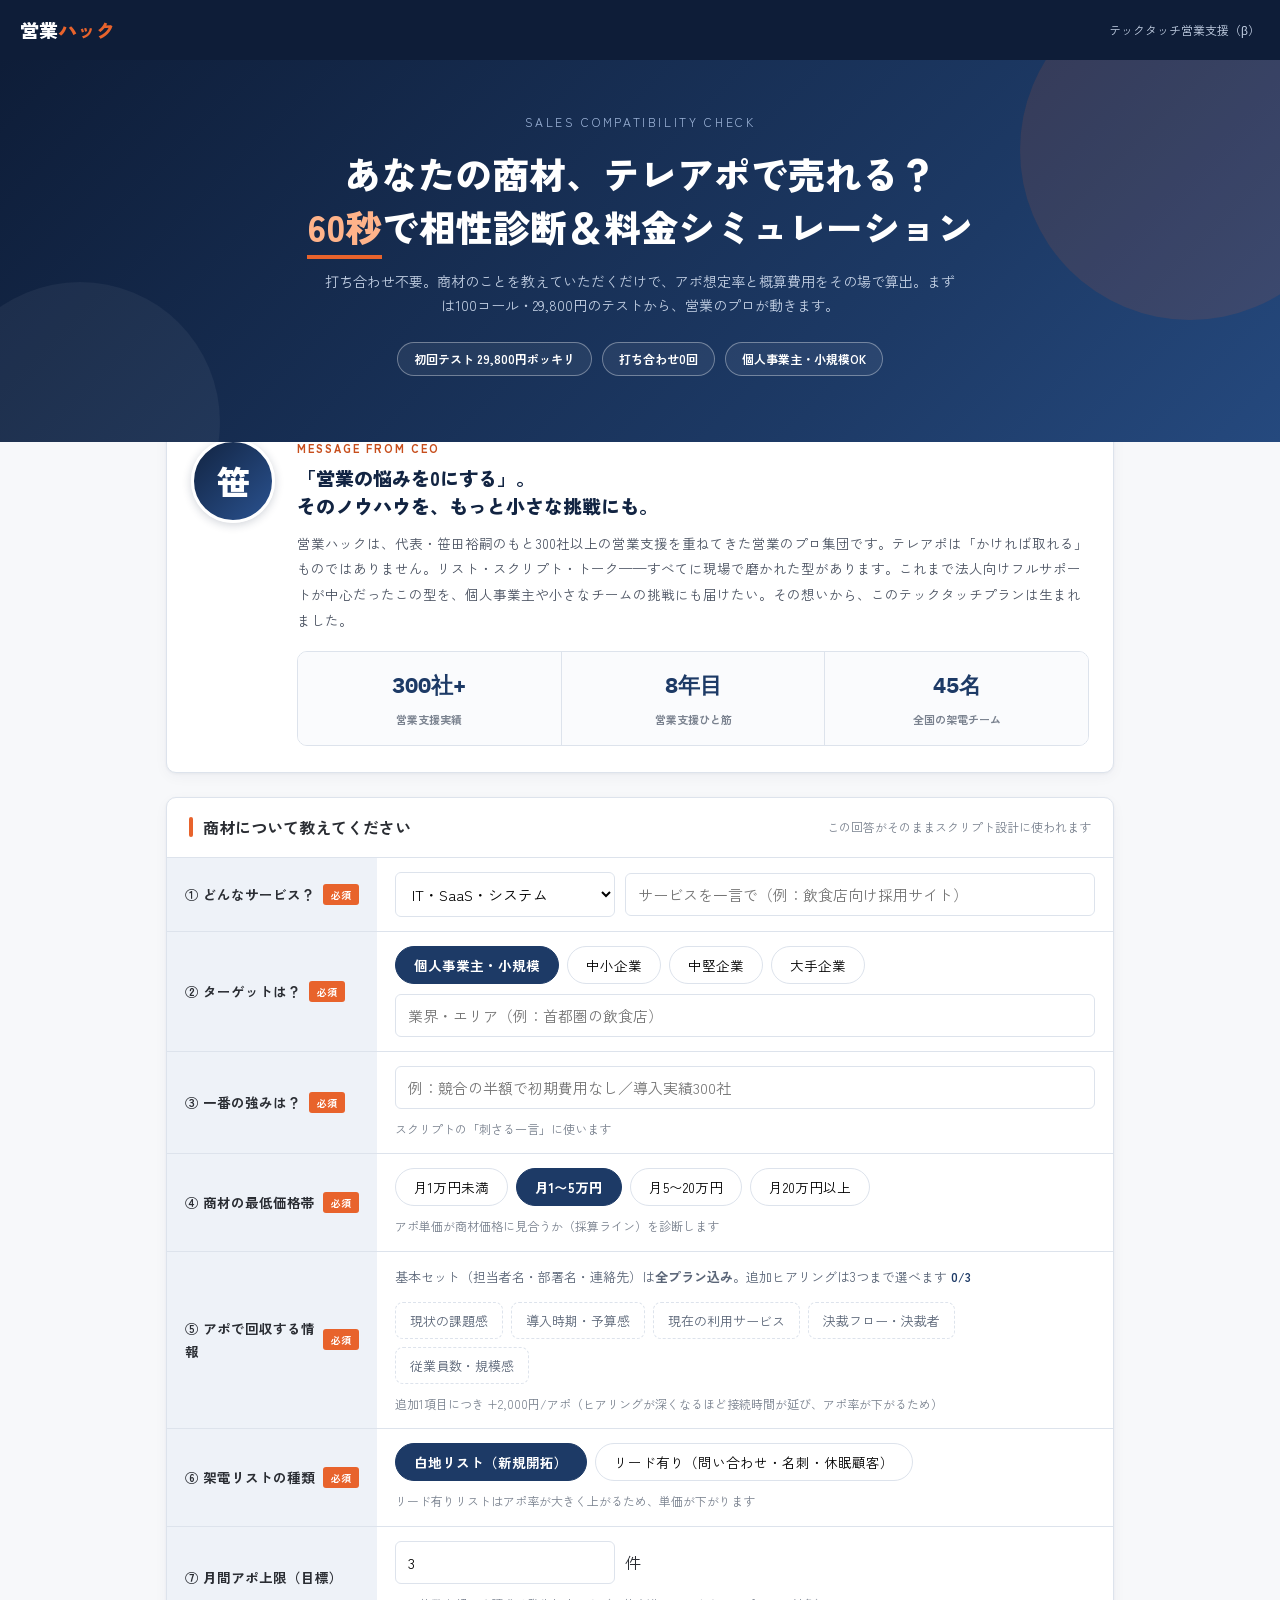
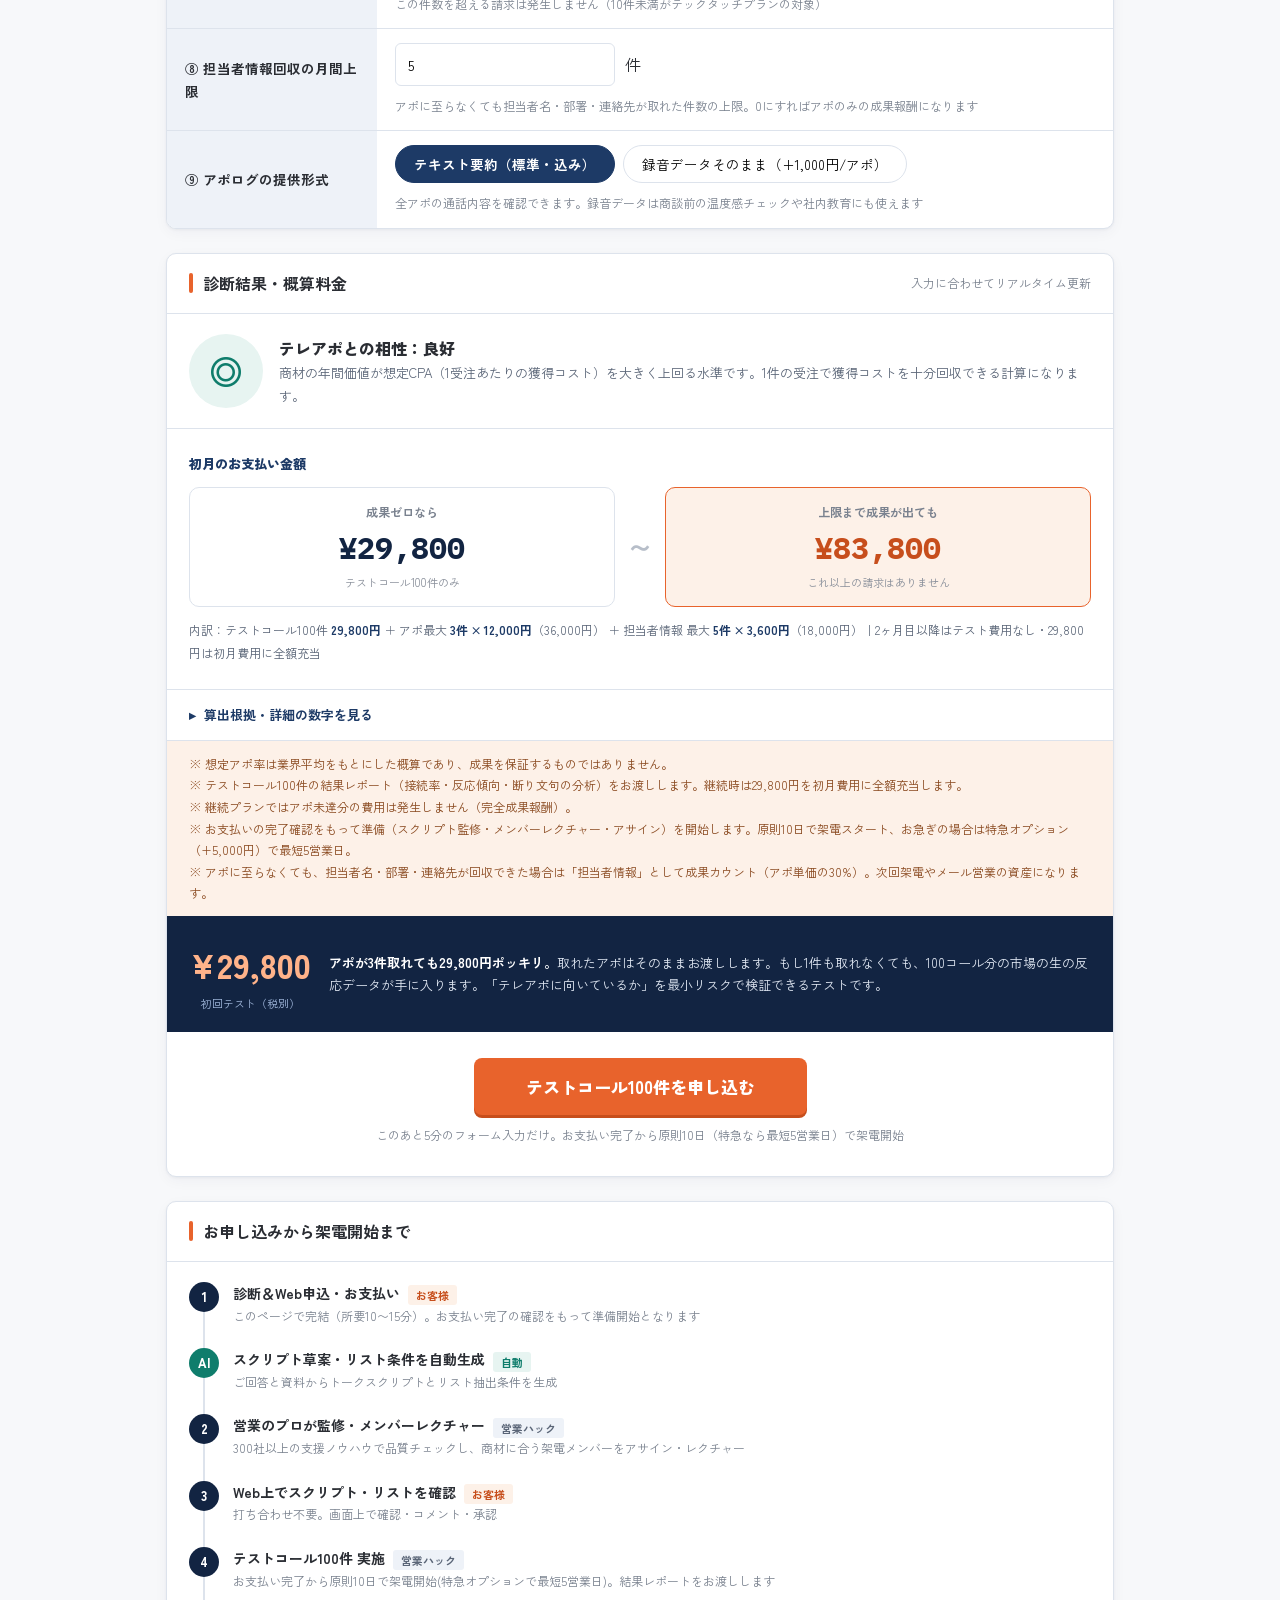
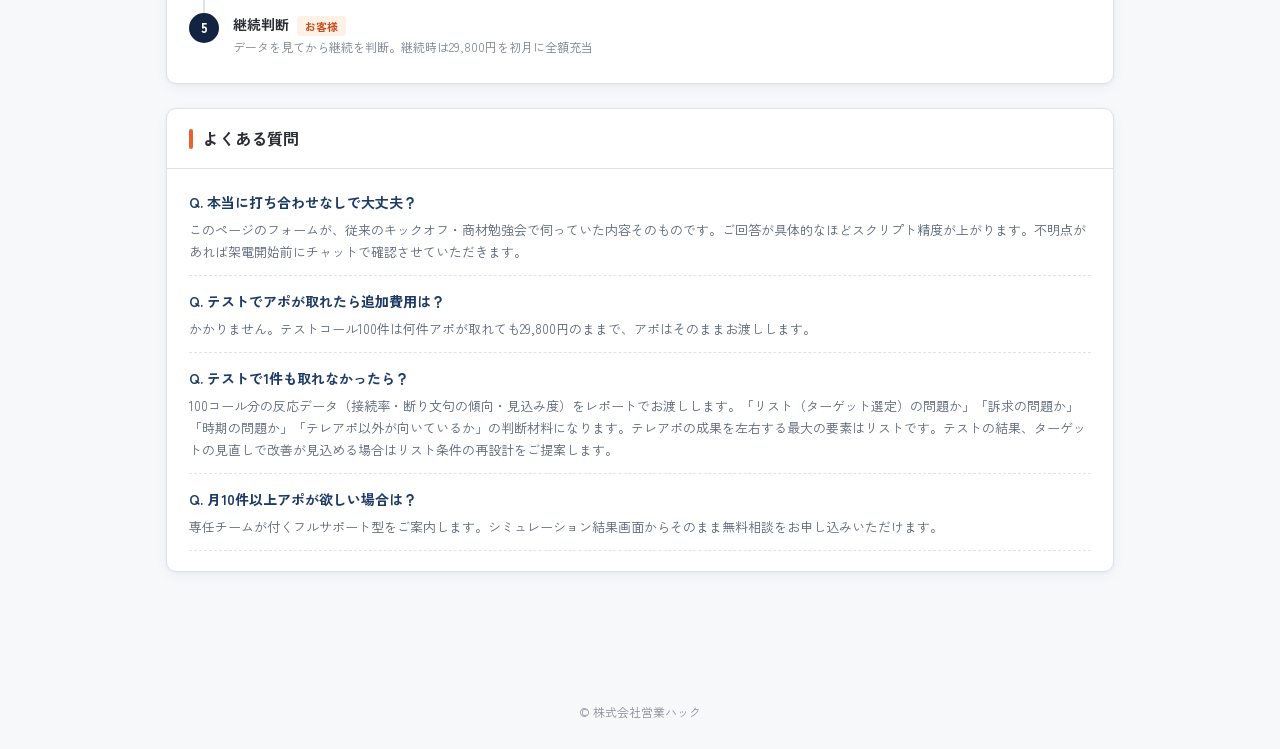
==== index.html @ 90296de7 "Add eigyohack simulator demo page" ====
<!DOCTYPE html>
<html lang="ja">
<head>
<meta charset="UTF-8">
<meta name="viewport" content="width=device-width, initial-scale=1.0">
<title>テレアポ相性診断＆料金シミュレーション｜営業ハック</title>
<link rel="preconnect" href="https://fonts.googleapis.com">
<link href="https://fonts.googleapis.com/css2?family=Zen+Kaku+Gothic+New:wght@400;500;700;900&family=IBM+Plex+Mono:wght@500&display=swap" rel="stylesheet">
<style>
:root{
  --navy:#122442; --navy-2:#1d3a66; --ink:#2a2d33; --paper:#f7f8fa;
  --line:#dde3ec; --accent:#e8632c; --accent-dark:#c74e1c;
  --teal:#0f7d6c; --teal-bg:#e7f4f1; --amber-bg:#fdf1e8; --radius:10px;
}
*{box-sizing:border-box;margin:0;padding:0}
body{font-family:'Zen Kaku Gothic New',sans-serif;color:var(--ink);background:var(--paper);line-height:1.7}
.mono{font-family:'IBM Plex Mono',monospace}
header{background:#0e1d38;color:#fff;padding:14px 20px;display:flex;align-items:center;justify-content:space-between}
.logo{font-weight:900;font-size:19px}.logo span{color:var(--accent)}
.hnav{font-size:12px;color:#c3d0e4}
.hero{background:linear-gradient(135deg,#0e1d38 0%,#1d3a66 70%,#25497e 100%);color:#fff;padding:52px 20px 66px;text-align:center;position:relative;overflow:hidden}
.hero::after{content:"";position:absolute;right:-80px;top:-80px;width:340px;height:340px;border-radius:50%;background:rgba(232,99,44,.12)}
.hero::before{content:"";position:absolute;left:-60px;bottom:-120px;width:280px;height:280px;border-radius:50%;background:rgba(255,255,255,.05)}
.hero>*{position:relative;z-index:1}
.hero .eyebrow{font-size:12px;letter-spacing:.22em;color:#9db4d8;margin-bottom:14px}
.hero h1{font-size:clamp(23px,5vw,37px);font-weight:900;line-height:1.45}
.hero h1 em{font-style:normal;color:#ffb38a;border-bottom:4px solid var(--accent);padding-bottom:2px}
.hero p{margin-top:16px;font-size:14px;color:#c3d0e4;max-width:640px;margin-left:auto;margin-right:auto}
.hero .badges{display:flex;gap:10px;justify-content:center;margin-top:24px;flex-wrap:wrap}
.hero .badge{font-size:12px;border:1px solid rgba(255,255,255,.35);background:rgba(255,255,255,.06);padding:6px 16px;border-radius:20px;font-weight:700}
main{max-width:980px;margin:-30px auto 0;padding:0 16px 80px}
.card{background:#fff;border:1px solid var(--line);border-radius:var(--radius);overflow:hidden;margin-bottom:24px;box-shadow:0 1px 3px rgba(18,36,66,.05),0 4px 14px rgba(18,36,66,.04)}

/* trust */
.trust-inner{display:flex;gap:22px;padding:26px 24px;align-items:flex-start;flex-wrap:wrap}
.trust-photo{width:84px;height:84px;border-radius:50%;background:linear-gradient(135deg,var(--navy),#2a5290);color:#fff;font-size:34px;font-weight:900;display:flex;align-items:center;justify-content:center;flex-shrink:0;border:3px solid #fff;box-shadow:0 2px 10px rgba(18,36,66,.2)}
.trust-body{flex:1;min-width:260px}
.trust-eyebrow{font-size:11px;letter-spacing:.18em;color:var(--accent-dark);font-weight:900;margin-bottom:6px}
.trust-body h2{font-size:19px;font-weight:900;line-height:1.5;margin-bottom:10px;color:var(--navy)}
.trust-body>p{font-size:13.5px;color:#4a5261;line-height:1.9}
.trust-stats{display:flex;gap:0;margin-top:18px;border:1px solid var(--line);border-radius:10px;overflow:hidden}
.ts{flex:1;text-align:center;padding:14px 8px;border-right:1px solid var(--line);background:#fafbfd}
.ts:last-child{border-right:none}
.ts b{display:block;font-size:22px;font-weight:900;color:var(--navy-2);font-family:'IBM Plex Mono',monospace}
.ts span{font-size:11px;color:#7a828f;font-weight:700}
.card-head{border-bottom:1px solid var(--line);padding:16px 22px;display:flex;align-items:center;gap:10px}
.card-head .bar{width:4px;height:20px;background:var(--accent);border-radius:2px}
.card-head h2{font-size:16px;font-weight:700}
.card-head .sub{font-size:12px;color:#7a828f;margin-left:auto}

/* form */
.frow{display:grid;grid-template-columns:210px 1fr;border-bottom:1px solid var(--line)}
.frow:last-child{border-bottom:none}
.flabel{background:#eef2f8;padding:16px 18px;font-size:13.5px;font-weight:700;display:flex;align-items:center;gap:8px}
.req{font-size:10px;background:var(--accent);color:#fff;padding:2px 8px;border-radius:3px;font-weight:700;flex-shrink:0}
.fctrl{padding:14px 18px;display:flex;align-items:center;flex-wrap:wrap;gap:10px}
select,input[type=number],input[type=text],textarea{font-family:inherit;font-size:15px;padding:10px 12px;border:1px solid var(--line);border-radius:6px;background:#fff;min-width:220px}
textarea{width:100%;min-height:64px}
select:focus,input:focus,textarea:focus{outline:2px solid var(--navy-2);outline-offset:1px}
.pillgroup{display:flex;gap:8px;flex-wrap:wrap}
.pill{border:1.5px solid var(--line);background:#fff;border-radius:24px;padding:8px 18px;font-size:13.5px;cursor:pointer;font-family:inherit;transition:all .15s}
.pill.on{border-color:var(--navy-2);background:var(--navy-2);color:#fff;font-weight:700}
.hint{font-size:12px;color:#7a828f;width:100%}
.counter{font-size:12px;font-weight:700;color:var(--navy-2)}

/* hearing chips */
.chips{display:flex;gap:8px;flex-wrap:wrap}
.chip{border:1.5px dashed var(--line);background:#fff;border-radius:8px;padding:8px 14px;font-size:13px;cursor:pointer;font-family:inherit;color:#5a6577;transition:all .15s}
.chip.on{border-style:solid;border-color:var(--accent);background:var(--amber-bg);color:var(--accent-dark);font-weight:700}
.chip.off{opacity:.4;cursor:not-allowed}

/* range summary */
.range{padding:24px 22px;border-bottom:1px solid var(--line)}
.range-label{font-size:13px;font-weight:900;color:var(--navy-2);margin-bottom:12px}
.range-vals{display:flex;align-items:stretch;gap:14px;flex-wrap:wrap}
.rv{flex:1;min-width:180px;border:1.5px solid var(--line);border-radius:10px;padding:14px 16px;text-align:center}
.rv .l{font-size:12px;color:#7a828f;font-weight:700}
.rv .v{font-family:'IBM Plex Mono',monospace;font-size:30px;font-weight:900;color:var(--navy)}
.rv .s{font-size:11px;color:#8a909b}
.rv.max{border-color:var(--accent);background:var(--amber-bg)}
.rv.max .v{color:var(--accent-dark)}
.range-tilde{display:flex;align-items:center;font-size:22px;font-weight:900;color:#b7bec9}
.range-break{font-size:12px;color:#5a6577;margin-top:12px;line-height:1.9}
.range-break b{color:var(--navy-2)}
.detail-box{border-bottom:1px solid var(--line)}
.detail-box summary{padding:14px 22px;font-size:13px;font-weight:700;color:var(--navy-2);cursor:pointer;list-style:none;display:flex;align-items:center;gap:8px}
.detail-box summary::before{content:"▸";transition:transform .15s}
.detail-box[open] summary::before{transform:rotate(90deg)}
.detail-box summary::-webkit-details-marker{display:none}

/* result */
.diag{display:flex;gap:16px;padding:20px 22px;border-bottom:1px solid var(--line);align-items:center;flex-wrap:wrap}
.diag-mark{width:74px;height:74px;border-radius:50%;display:flex;align-items:center;justify-content:center;font-size:34px;font-weight:900;flex-shrink:0}
.diag-mark.good{background:var(--teal-bg);color:var(--teal)}
.diag-mark.mid{background:var(--amber-bg);color:var(--accent-dark)}
.diag-mark.low{background:#f4f5f8;color:#6a7180}
.diag-body{flex:1;min-width:220px}
.diag-body h3{font-size:16px;font-weight:900}
.diag-body p{font-size:13px;color:#5a6577}
.result-table{width:100%;border-collapse:collapse}
.result-table td{padding:14px 22px;border-bottom:1px solid var(--line);font-size:14px}
.result-table td:last-child{text-align:right;font-weight:700}
.result-table td .sub{display:block;font-size:11px;color:#8a909b;font-weight:400}
.result-table tr.total td{background:var(--amber-bg);font-size:15px}
.result-table tr.total td:last-child{color:var(--accent-dark);font-size:22px;font-weight:900}
.result-table tr.first td{background:#eef4ff}
.result-table tr.first td:last-child{color:var(--navy-2);font-size:20px;font-weight:900}
.unit{font-size:13px;color:#7a828f;font-weight:400;margin-left:2px}
.notice{font-size:12px;color:#8a4a20;background:var(--amber-bg);padding:12px 22px;line-height:1.8}
.cta-area{text-align:center;padding:26px 22px 30px}
.cta{display:inline-block;background:var(--accent);color:#fff;font-size:17px;font-weight:900;padding:16px 52px;border-radius:8px;border:none;cursor:pointer;font-family:inherit;box-shadow:0 3px 0 var(--accent-dark);transition:transform .1s}
.cta:active{transform:translateY(2px);box-shadow:none}
.cta-sub{font-size:12px;color:#7a828f;margin-top:10px}

/* trial highlight */
.trial-strip{display:flex;gap:18px;align-items:center;background:var(--navy);color:#fff;padding:20px 22px;flex-wrap:wrap}
.trial-strip .price{text-align:center;flex-shrink:0}
.trial-strip .price .v{font-size:34px;font-weight:900;color:#ffb38a}
.trial-strip .price .l{font-size:11px;color:#9db4d8}
.trial-strip .txt{flex:1;min-width:240px;font-size:13px;color:#e2e9f4}
.trial-strip .txt b{color:#fff}

/* onboarding */
#onboard{display:none}
#onboard.show{display:block}
.ob-progress{display:flex;gap:6px;padding:18px 22px 0}
.ob-progress .seg{flex:1;height:6px;border-radius:3px;background:var(--line)}
.ob-progress .seg.done{background:var(--accent)}
.ob-step{display:none}
.ob-step.show{display:block}
.ob-step-label{padding:14px 22px 4px;font-size:13px;font-weight:900;color:var(--navy-2)}
.ob-nav{display:flex;justify-content:space-between;padding:18px 22px 24px}
.ob-btn{font-family:inherit;font-size:14px;font-weight:700;padding:11px 30px;border-radius:8px;cursor:pointer;border:1.5px solid var(--line);background:#fff}
.ob-btn.next{background:var(--navy);color:#fff;border-color:var(--navy)}
.ai-note{display:flex;gap:10px;background:#eef4ff;border:1px solid #c6d8f5;border-radius:8px;padding:12px 16px;margin:14px 22px;font-size:12px;color:#1d3a66;align-items:flex-start}
.ai-note .ic{flex-shrink:0;font-weight:900}

/* timeline */
.timeline{padding:20px 22px 26px}
.tl-item{display:flex;gap:14px;position:relative;padding-bottom:22px}
.tl-item:last-child{padding-bottom:0}
.tl-item::before{content:"";position:absolute;left:14px;top:30px;bottom:0;width:2px;background:var(--line)}
.tl-item:last-child::before{display:none}
.tl-dot{width:30px;height:30px;border-radius:50%;background:var(--navy);color:#fff;display:flex;align-items:center;justify-content:center;font-size:13px;font-weight:900;flex-shrink:0;z-index:1}
.tl-dot.ai{background:var(--teal)}
.tl-body h4{font-size:14px;font-weight:700}
.tl-body h4 .who{font-size:11px;font-weight:700;padding:2px 8px;border-radius:3px;margin-left:8px;vertical-align:middle}
.who.auto{background:var(--teal-bg);color:var(--teal)}
.who.human{background:#eef2f8;color:#5a6577}
.who.client{background:var(--amber-bg);color:var(--accent-dark)}
.tl-body p{font-size:12px;color:#7a828f}

/* faq */
.faq{padding:8px 22px 20px}
.faq dt{font-size:14px;font-weight:700;padding:14px 0 4px;color:var(--navy-2)}
.faq dd{font-size:13px;color:#5a6577;border-bottom:1px dashed var(--line);padding-bottom:12px}

/* modal */
.modal-bg{display:none;position:fixed;inset:0;background:rgba(18,36,66,.55);z-index:50;align-items:center;justify-content:center;padding:20px}
.modal-bg.show{display:flex}
.modal{background:#fff;border-radius:12px;max-width:470px;width:100%;padding:30px;text-align:center}
.modal .check{width:56px;height:56px;border-radius:50%;background:var(--teal-bg);color:var(--teal);font-size:28px;display:flex;align-items:center;justify-content:center;margin:0 auto 16px}
.modal h3{font-size:18px;font-weight:900;margin-bottom:8px}
.modal p{font-size:13px;color:#5a616d;margin-bottom:18px}
.modal .paybtns{display:flex;flex-direction:column;gap:10px}
.modal .paybtn{padding:13px;border-radius:8px;border:1.5px solid var(--line);background:#fff;font-family:inherit;font-size:14px;font-weight:700;cursor:pointer}
.modal .paybtn.main{background:var(--navy);color:#fff;border-color:var(--navy)}
.modal .close{margin-top:16px;background:none;border:none;font-size:12px;color:#7a828f;cursor:pointer;text-decoration:underline;font-family:inherit}
footer{text-align:center;font-size:12px;color:#8a909b;padding:26px 20px}
@media(max-width:640px){.frow{grid-template-columns:1fr}.flabel{padding:10px 16px}}
</style>
</head>
<body>

<header>
  <div class="logo">営業<span>ハック</span></div>
  <div class="hnav">テックタッチ営業支援（β）</div>
</header>

<section class="hero">
  <div class="eyebrow">SALES COMPATIBILITY CHECK</div>
  <h1>あなたの商材、テレアポで売れる？<br><em>60秒</em>で相性診断＆料金シミュレーション</h1>
  <p>打ち合わせ不要。商材のことを教えていただくだけで、アポ想定率と概算費用をその場で算出。まずは100コール・29,800円のテストから、営業のプロが動きます。</p>
  <div class="badges">
    <span class="badge">初回テスト 29,800円ポッキリ</span>
    <span class="badge">打ち合わせ0回</span>
    <span class="badge">個人事業主・小規模OK</span>
  </div>
</section>

<main>

<div class="card">
  <div class="trust-inner">
    <div class="trust-photo">笹</div>
    <div class="trust-body">
      <div class="trust-eyebrow">MESSAGE FROM CEO</div>
      <h2>「営業の悩みを0にする」。<br>そのノウハウを、もっと小さな挑戦にも。</h2>
      <p>営業ハックは、代表・笹田裕嗣のもと300社以上の営業支援を重ねてきた営業のプロ集団です。テレアポは「かければ取れる」ものではありません。リスト・スクリプト・トーク——すべてに現場で磨かれた型があります。これまで法人向けフルサポートが中心だったこの型を、個人事業主や小さなチームの挑戦にも届けたい。その想いから、このテックタッチプランは生まれました。</p>
      <div class="trust-stats">
        <div class="ts"><b>300社+</b><span>営業支援実績</span></div>
        <div class="ts"><b>8年目</b><span>営業支援ひと筋</span></div>
        <div class="ts"><b>45名</b><span>全国の架電チーム</span></div>
      </div>
    </div>
  </div>
</div>

<div class="card">
  <div class="card-head"><div class="bar"></div><h2>商材について教えてください</h2><span class="sub">この回答がそのままスクリプト設計に使われます</span></div>

  <div class="frow">
    <div class="flabel">① どんなサービス？<span class="req">必須</span></div>
    <div class="fctrl">
      <select id="svcType">
        <option value="1.0" data-rate="1.0">IT・SaaS・システム</option>
        <option value="1.0" data-rate="2.0">人材・採用支援</option>
        <option value="0.9" data-rate="1.5">広告・マーケ・制作</option>
        <option value="1.0" data-rate="1.0">コンサル・士業</option>
        <option value="1.1" data-rate="2.5">製造・卸・設備</option>
        <option value="0.85" data-rate="3.0">店舗向けサービス</option>
        <option value="1.0" data-rate="2.0">その他</option>
      </select>
      <input type="text" placeholder="サービスを一言で（例：飲食店向け採用サイト）" style="flex:1;min-width:240px">
    </div>
  </div>

  <div class="frow">
    <div class="flabel">② ターゲットは？<span class="req">必須</span></div>
    <div class="fctrl">
      <div class="pillgroup" id="target">
        <button class="pill on" data-v="1.0">個人事業主・小規模</button>
        <button class="pill" data-v="1.1">中小企業</button>
        <button class="pill" data-v="1.35">中堅企業</button>
        <button class="pill" data-v="1.6">大手企業</button>
      </div>
      <input type="text" placeholder="業界・エリア（例：首都圏の飲食店）" style="width:100%">
    </div>
  </div>

  <div class="frow">
    <div class="flabel">③ 一番の強みは？<span class="req">必須</span></div>
    <div class="fctrl">
      <input type="text" placeholder="例：競合の半額で初期費用なし／導入実績300社" style="width:100%">
      <span class="hint">スクリプトの「刺さる一言」に使います</span>
    </div>
  </div>

  <div class="frow">
    <div class="flabel">④ 商材の最低価格帯<span class="req">必須</span></div>
    <div class="fctrl">
      <div class="pillgroup" id="priceBand">
        <button class="pill" data-v="low">月1万円未満</button>
        <button class="pill on" data-v="mid">月1〜5万円</button>
        <button class="pill" data-v="high">月5〜20万円</button>
        <button class="pill" data-v="ent">月20万円以上</button>
      </div>
      <span class="hint">アポ単価が商材価格に見合うか（採算ライン）を診断します</span>
    </div>
  </div>

  <div class="frow">
    <div class="flabel">⑤ アポで回収する情報<span class="req">必須</span></div>
    <div class="fctrl">
      <div style="width:100%;font-size:13px;color:#5a6577;margin-bottom:4px">基本セット（担当者名・部署名・連絡先）は<b>全プラン込み</b>。追加ヒアリングは3つまで選べます <span class="counter" id="chipCount">0/3</span></div>
      <div class="chips" id="chips">
        <button class="chip" data-p="2000">現状の課題感</button>
        <button class="chip" data-p="2000">導入時期・予算感</button>
        <button class="chip" data-p="2000">現在の利用サービス</button>
        <button class="chip" data-p="2000">決裁フロー・決裁者</button>
        <button class="chip" data-p="2000">従業員数・規模感</button>
      </div>
      <span class="hint">追加1項目につき +2,000円/アポ（ヒアリングが深くなるほど接続時間が延び、アポ率が下がるため）</span>
    </div>
  </div>

  <div class="frow">
    <div class="flabel">⑥ 架電リストの種類<span class="req">必須</span></div>
    <div class="fctrl">
      <div class="pillgroup" id="listType">
        <button class="pill on" data-v="cold">白地リスト（新規開拓）</button>
        <button class="pill" data-v="warm">リード有り（問い合わせ・名刺・休眠顧客）</button>
      </div>
      <span class="hint">リード有りリストはアポ率が大きく上がるため、単価が下がります</span>
    </div>
  </div>

  <div class="frow">
    <div class="flabel">⑦ 月間アポ上限（目標）</div>
    <div class="fctrl">
      <input type="number" id="count" value="3" min="1" max="30"> 件
      <span class="hint">この件数を超える請求は発生しません（10件未満がテックタッチプランの対象）</span>
    </div>
  </div>
  <div class="frow">
    <div class="flabel">⑧ 担当者情報回収の月間上限</div>
    <div class="fctrl">
      <input type="number" id="infoCount" value="5" min="0" max="50"> 件
      <span class="hint">アポに至らなくても担当者名・部署・連絡先が取れた件数の上限。0にすればアポのみの成果報酬になります</span>
    </div>
  </div>
  <div class="frow">
    <div class="flabel">⑨ アポログの提供形式</div>
    <div class="fctrl">
      <div class="pillgroup" id="logType">
        <button class="pill on" data-log="text">テキスト要約（標準・込み）</button>
        <button class="pill" data-log="rec">録音データそのまま（+1,000円/アポ）</button>
      </div>
      <span class="hint">全アポの通話内容を確認できます。録音データは商談前の温度感チェックや社内教育にも使えます</span>
    </div>
  </div>
</div>

<div class="card">
  <div class="card-head"><div class="bar"></div><h2>診断結果・概算料金</h2><span class="sub">入力に合わせてリアルタイム更新</span></div>

  <div class="diag">
    <div class="diag-mark good" id="diagMark">◎</div>
    <div class="diag-body">
      <h3 id="diagTitle">テレアポとの相性：良好</h3>
      <p id="diagDesc"></p>
    </div>
  </div>

  <div class="range">
    <div class="range-label">初月のお支払い金額</div>
    <div class="range-vals">
      <div class="rv"><div class="l">成果ゼロなら</div><div class="v">¥29,800</div><div class="s">テストコール100件のみ</div></div>
      <div class="range-tilde">〜</div>
      <div class="rv max"><div class="l">上限まで成果が出ても</div><div class="v" id="maxOut">—</div><div class="s">これ以上の請求はありません</div></div>
    </div>
    <div class="range-break" id="breakdown"></div>
  </div>

  <details class="detail-box">
    <summary>算出根拠・詳細の数字を見る</summary>
    <table class="result-table">
      <tr><td>想定アポ率<span class="sub">100コールあたりの期待値</span></td><td><span class="mono" id="rateOut">—</span><span class="unit">%</span></td></tr>
      <tr><td>アポ成果報酬単価<span class="sub">テスト後の継続プラン適用</span></td><td><span class="mono" id="unitOut">—</span><span class="unit">円/件</span></td></tr>
      <tr><td>担当者情報 回収単価<span class="sub">アポ単価の30%</span></td><td><span class="mono" id="infoOut">—</span><span class="unit">円/件</span></td></tr>
      <tr><td>月間想定コール数<span class="sub">アポ上限から逆算</span></td><td><span class="mono" id="callsOut">—</span><span class="unit">コール</span></td></tr>
      <tr><td>想定受注率<span class="sub">アウトバウンド経由の一般値（白地10%・リード有り20%）</span></td><td><span class="mono" id="cvOut">—</span><span class="unit">%</span></td></tr>
      <tr><td>1受注に必要なアポ数<span class="sub">受注率から逆算</span></td><td><span class="mono" id="apoPerDeal">—</span><span class="unit">件</span></td></tr>
      <tr><td>想定受注獲得単価（CPA）<span class="sub">アポ単価 × 1受注に必要なアポ数</span></td><td><span class="mono" id="cpaOut">—</span><span class="unit">円/受注</span></td></tr>
      <tr class="total"><td>継続月の成果報酬上限<span class="sub">2ヶ月目以降・テスト費用なし</span></td><td><span class="mono" id="totalOut">—</span><span class="unit">円/月</span></td></tr>
    </table>
  </details>

  <div class="notice">
    ※ 想定アポ率は業界平均をもとにした概算であり、成果を保証するものではありません。<br>
    ※ テストコール100件の結果レポート（接続率・反応傾向・断り文句の分析）をお渡しします。継続時は29,800円を初月費用に全額充当します。<br>
    ※ 継続プランではアポ未達分の費用は発生しません（完全成果報酬）。<br>
    ※ お支払いの完了確認をもって準備（スクリプト監修・メンバーレクチャー・アサイン）を開始します。原則10日で架電スタート、お急ぎの場合は特急オプション（+5,000円）で最短5営業日。<br>
    ※ アポに至らなくても、担当者名・部署・連絡先が回収できた場合は「担当者情報」として成果カウント（アポ単価の30%）。次回架電やメール営業の資産になります。
  </div>

  <div class="trial-strip">
    <div class="price"><div class="v">¥29,800</div><div class="l">初回テスト（税別）</div></div>
    <div class="txt"><b>アポが3件取れても29,800円ポッキリ。</b>取れたアポはそのままお渡しします。もし1件も取れなくても、100コール分の市場の生の反応データが手に入ります。「テレアポに向いているか」を最小リスクで検証できるテストです。</div>
  </div>

  <div class="cta-area">
    <button class="cta" id="applyBtn">テストコール100件を申し込む</button>
    <p class="cta-sub">このあと5分のフォーム入力だけ。お支払い完了から原則10日（特急なら最短5営業日）で架電開始</p>
  </div>
</div>

<div class="card" id="onboard">
  <div class="card-head"><div class="bar"></div><h2>お申し込みフォーム（キックオフ・商材勉強会の代わりです）</h2></div>
  <div class="ob-progress">
    <div class="seg done" id="seg1"></div><div class="seg" id="seg2"></div><div class="seg" id="seg3"></div>
  </div>

  <div class="ob-step show" id="obs1">
    <div class="ob-step-label">STEP 1/3　基本情報</div>
    <div class="frow"><div class="flabel">会社名・屋号<span class="req">必須</span></div><div class="fctrl"><input type="text" placeholder="株式会社〇〇／屋号"></div></div>
    <div class="frow"><div class="flabel">メールアドレス<span class="req">必須</span></div><div class="fctrl"><input type="text" placeholder="info@example.com"><span class="hint">申込確認・アポ自動報告・レポートの送付先になります</span></div></div>
    <div class="frow"><div class="flabel">架電先に伝える折り返し番号<span class="req">必須</span></div><div class="fctrl"><input type="text" placeholder="03-XXXX-XXXX"></div></div>
    <div class="frow"><div class="flabel">アポの日程調整方法<span class="req">必須</span></div><div class="fctrl"><div class="pillgroup"><button class="pill on">日程調整ツールのURL</button><button class="pill">可能な曜日・時間帯を指定</button></div></div></div>
    <div class="frow"><div class="flabel">スタート希望日<span class="req">必須</span></div><div class="fctrl">
      <input type="date" style="font-family:inherit;font-size:15px;padding:10px 12px;border:1px solid var(--line);border-radius:6px;background:#fff">
      <div class="pillgroup" id="rush" style="width:100%">
        <button class="pill on" data-rush="0">通常スタート（お支払い完了から10日目以降）</button>
        <button class="pill" data-rush="5000">特急スタート（+5,000円・最短5営業日）</button>
      </div>
      <span class="hint">スクリプト監修・メンバーのレクチャー・アサインに原則10日をいただいています。お支払いの完了確認をもって準備を開始します</span>
    </div></div>
    <div class="frow"><div class="flabel">アポNG条件<span class="req">必須</span></div><div class="fctrl">
      <div class="chips" id="ngChips">
        <button class="chip">同業サービス導入済みの企業（リプレイス提案はしない）</button>
        <button class="chip">今すぐ検討できない企業（中長期の情報収集はNG）</button>
        <button class="chip">資料受け取りのみで終わりそうな企業</button>
        <button class="chip">同業他社・競合にあたる企業</button>
      </div>
      <input type="text" placeholder="その他のNG条件（自由記入）" style="width:100%">
      <span class="hint">当てはまるものを選択。導入済み企業へのリプレイス提案や中長期検討をOKにすると、アポ数は増えやすくなります</span>
    </div></div>
    <div class="ob-nav"><span></span><button class="ob-btn next" onclick="obGo(2)">次へ</button></div>
  </div>

  <div class="ob-step" id="obs2">
    <div class="ob-step-label">STEP 2/3　リスト条件</div>
    <div class="frow"><div class="flabel">架電対象エリア<span class="req">必須</span></div><div class="fctrl"><input type="text" placeholder="例：首都圏・大阪"></div></div>
    <div class="frow"><div class="flabel">対象業種・企業規模<span class="req">必須</span></div><div class="fctrl"><textarea placeholder="例：従業員30名以下の飲食店。多店舗展開しているとなお良い"></textarea></div></div>
    <div class="frow"><div class="flabel">理想の獲得企業 1社</div><div class="fctrl"><input type="text" placeholder="例：〇〇株式会社"><span class="hint">この企業に似た条件でリストを設計します</span></div></div>
    <div class="frow"><div class="flabel">リードリストの共有<span class="req">必須</span></div><div class="fctrl"><div class="pillgroup"><button class="pill on">白地なのでおまかせ</button><button class="pill">手持ちリストをアップロード</button></div></div></div>
    <div class="ob-nav"><button class="ob-btn" onclick="obGo(1)">戻る</button><button class="ob-btn next" onclick="obGo(3)">次へ</button></div>
  </div>

  <div class="ob-step" id="obs3">
    <div class="ob-step-label">STEP 3/3　商材理解（AIスクリプト生成の材料になります）</div>
    <div class="frow"><div class="flabel">誰のどんな悩みを解決？<span class="req">必須</span></div><div class="fctrl"><textarea placeholder="箇条書きで多いほど精度が上がります。例：・採用コストを下げたい ・応募が集まらない"></textarea></div></div>
    <div class="frow"><div class="flabel">競合3社と違い<span class="req">必須</span></div><div class="fctrl"><textarea placeholder="例：A社より安い／B社と違いサポート付き"></textarea></div></div>
    <div class="frow"><div class="flabel">サービス資料</div><div class="fctrl"><div class="pillgroup"><button class="pill on">PDFをアップロード</button><button class="pill">URLで共有</button></div><span class="hint">資料からもAIが商材情報を読み取ります</span></div></div>
    <div class="frow"><div class="flabel">お支払い方法<span class="req">必須</span></div><div class="fctrl">
      <div class="pillgroup" id="payMethod">
        <button class="pill on" data-pay="credit">クレジットカード</button>
        <button class="pill" data-pay="paypay">PayPay</button>
        <button class="pill" data-pay="bank">銀行振込（3営業日以内）</button>
      </div>
      <span class="hint">クレジット・PayPayはこの場で決済完了→そのまま架電準備に入ります。振込は入金確認後の準備開始となります</span>
    </div></div>
    <div class="ai-note"><span class="ic">AI</span><span>シミュレーションとこのフォームの回答をもとに、AIがトークスクリプト草案とリスト抽出条件を自動生成します。営業のプロが監修・メンバーレクチャーを行い、Web上でご確認いただいたのち、お支払い完了から原則10日（特急オプションで最短5営業日）で架電を開始します。</span></div>
    <div class="ob-nav"><button class="ob-btn" onclick="obGo(2)">戻る</button><button class="ob-btn next" onclick="showPay()">入力を完了して決済へ</button></div>
  </div>
</div>

<div class="card">
  <div class="card-head"><div class="bar"></div><h2>お申し込みから架電開始まで</h2></div>
  <div class="timeline">
    <div class="tl-item"><div class="tl-dot">1</div><div class="tl-body"><h4>診断＆Web申込・お支払い<span class="who client">お客様</span></h4><p>このページで完結（所要10〜15分）。お支払い完了の確認をもって準備開始となります</p></div></div>
    <div class="tl-item"><div class="tl-dot ai">AI</div><div class="tl-body"><h4>スクリプト草案・リスト条件を自動生成<span class="who auto">自動</span></h4><p>ご回答と資料からトークスクリプトとリスト抽出条件を生成</p></div></div>
    <div class="tl-item"><div class="tl-dot">2</div><div class="tl-body"><h4>営業のプロが監修・メンバーレクチャー<span class="who human">営業ハック</span></h4><p>300社以上の支援ノウハウで品質チェックし、商材に合う架電メンバーをアサイン・レクチャー</p></div></div>
    <div class="tl-item"><div class="tl-dot">3</div><div class="tl-body"><h4>Web上でスクリプト・リストを確認<span class="who client">お客様</span></h4><p>打ち合わせ不要。画面上で確認・コメント・承認</p></div></div>
    <div class="tl-item"><div class="tl-dot">4</div><div class="tl-body"><h4>テストコール100件 実施<span class="who human">営業ハック</span></h4><p>お支払い完了から原則10日で架電開始(特急オプションで最短5営業日)。結果レポートをお渡しします</p></div></div>
    <div class="tl-item"><div class="tl-dot">5</div><div class="tl-body"><h4>継続判断<span class="who client">お客様</span></h4><p>データを見てから継続を判断。継続時は29,800円を初月に全額充当</p></div></div>
  </div>
</div>

<div class="card">
  <div class="card-head"><div class="bar"></div><h2>よくある質問</h2></div>
  <dl class="faq">
    <dt>Q. 本当に打ち合わせなしで大丈夫？</dt>
    <dd>このページのフォームが、従来のキックオフ・商材勉強会で伺っていた内容そのものです。ご回答が具体的なほどスクリプト精度が上がります。不明点があれば架電開始前にチャットで確認させていただきます。</dd>
    <dt>Q. テストでアポが取れたら追加費用は？</dt>
    <dd>かかりません。テストコール100件は何件アポが取れても29,800円のままで、アポはそのままお渡しします。</dd>
    <dt>Q. テストで1件も取れなかったら？</dt>
    <dd>100コール分の反応データ（接続率・断り文句の傾向・見込み度）をレポートでお渡しします。「リスト（ターゲット選定）の問題か」「訴求の問題か」「時期の問題か」「テレアポ以外が向いているか」の判断材料になります。テレアポの成果を左右する最大の要素はリストです。テストの結果、ターゲットの見直しで改善が見込める場合はリスト条件の再設計をご提案します。</dd>
    <dt>Q. 月10件以上アポが欲しい場合は？</dt>
    <dd>専任チームが付くフルサポート型をご案内します。シミュレーション結果画面からそのまま無料相談をお申し込みいただけます。</dd>
  </dl>
</div>

</main>

<div class="modal-bg" id="modal">
  <div class="modal">
    <div class="check">✓</div>
    <h3>テストコール100件 お申し込み</h3>
    <p id="modalSummary"></p>
    <div class="paybtns" id="payBtns"></div>
    <button class="close" onclick="document.getElementById('modal').classList.remove('show')">閉じる</button>
    <p style="font-size:11px;color:#a0a6b0;margin-top:14px">※デモ環境のため決済は動作しません</p>
  </div>
</div>

<footer>© 株式会社営業ハック</footer>

<script>
const BASE = 12000;
const state = { chips: 0 };
function getPill(id){ const el=document.querySelector('#'+id+' .pill.on'); return el?el.dataset.v:null; }
document.querySelectorAll('.pillgroup').forEach(g=>{
  g.addEventListener('click',e=>{
    if(!e.target.classList.contains('pill'))return;
    g.querySelectorAll('.pill').forEach(p=>p.classList.remove('on'));
    e.target.classList.add('on');
    calc();
  });
});
const chipsEl=document.getElementById('chips');
chipsEl.addEventListener('click',e=>{
  if(!e.target.classList.contains('chip'))return;
  const c=e.target;
  if(c.classList.contains('on')){c.classList.remove('on');}
  else{
    const on=chipsEl.querySelectorAll('.chip.on').length;
    if(on>=3)return;
    c.classList.add('on');
  }
  const on=chipsEl.querySelectorAll('.chip.on').length;
  document.getElementById('chipCount').textContent=on+'/3';
  chipsEl.querySelectorAll('.chip').forEach(ch=>{
    if(!ch.classList.contains('on')) ch.classList.toggle('off', on>=3);
  });
  calc();
});
document.getElementById('svcType').addEventListener('change',calc);
document.getElementById('count').addEventListener('input',calc);
document.getElementById('infoCount').addEventListener('input',calc);

function calc(){
  const svcOpt=document.getElementById('svcType').selectedOptions[0];
  const svc=parseFloat(svcOpt.value);
  const baseRate=parseFloat(svcOpt.dataset.rate);
  const tgt=parseFloat(document.querySelector('#target .pill.on').dataset.v);
  const band=getPill('priceBand');
  const listT=getPill('listType');
  const nChips=chipsEl.querySelectorAll('.chip.on').length;
  const cnt=Math.max(1,parseInt(document.getElementById('count').value)||1);

  let unit=BASE*svc*tgt;
  unit=unit*(listT==='warm'?0.75:1.0);
  unit=Math.round(unit/100)*100 + nChips*2000;
  const logT=document.querySelector('#logType .pill.on');
  if(logT&&logT.dataset.log==='rec')unit+=1000;

  let rate=baseRate/tgt/(1+0.18*nChips);
  if(listT==='warm')rate*=2.8;
  rate=Math.min(rate,12);
  const rateDisp=(Math.round(rate*10)/10).toFixed(1);

  const calls=Math.round(cnt/(rate/100)/10)*10;
  const infoUnit=Math.round(unit*0.3/100)*100;
  const infoCnt=Math.max(0,parseInt(document.getElementById('infoCount').value)||0);
  const apoTotal=unit*cnt;
  const infoTotal=infoUnit*infoCnt;
  const total=apoTotal+infoTotal;
  const maxTotal=29800+total;
  const cvRate=listT==='warm'?20:10;
  const apoPerDeal=Math.round(100/cvRate);
  const cpa=unit*apoPerDeal;

  document.getElementById('rateOut').textContent=rateDisp;
  document.getElementById('unitOut').textContent=unit.toLocaleString();
  document.getElementById('infoOut').textContent=infoUnit.toLocaleString();
  document.getElementById('callsOut').textContent=calls.toLocaleString();
  document.getElementById('cvOut').textContent=cvRate;
  document.getElementById('apoPerDeal').textContent=apoPerDeal;
  document.getElementById('cpaOut').textContent=cpa.toLocaleString();
  document.getElementById('totalOut').textContent=total.toLocaleString();
  document.getElementById('maxOut').textContent='¥'+maxTotal.toLocaleString();
  document.getElementById('breakdown').innerHTML=
    `内訳：テストコール100件 <b>29,800円</b> ＋ アポ最大 <b>${cnt}件 × ${unit.toLocaleString()}円</b>（${apoTotal.toLocaleString()}円） ＋ 担当者情報 最大 <b>${infoCnt}件 × ${infoUnit.toLocaleString()}円</b>（${infoTotal.toLocaleString()}円）｜2ヶ月目以降はテスト費用なし・29,800円は初月費用に全額充当`;

  const mark=document.getElementById('diagMark'),title=document.getElementById('diagTitle'),desc=document.getElementById('diagDesc');
  const bandVal={low:8000,mid:30000,high:120000,ent:400000}[band];
  const ratio=bandVal*12/cpa;
  if(listT==='warm'&&ratio>=3){
    mark.textContent='◎';mark.className='diag-mark good';
    title.textContent='テレアポとの相性：非常に良好';
    desc.textContent='リード有りリストは受注率も高く、1受注あたりの獲得コスト（CPA）が商材の年間価値を大きく下回ります。休眠リードの掘り起こしは特に費用対効果が出やすい領域です。';
  }else if(ratio>=3){
    mark.textContent='◎';mark.className='diag-mark good';
    title.textContent='テレアポとの相性：良好';
    desc.textContent='商材の年間価値が想定CPA（1受注あたりの獲得コスト）を大きく上回る水準です。1件の受注で獲得コストを十分回収できる計算になります。';
  }else if(ratio>=1.2){
    mark.textContent='○';mark.className='diag-mark mid';
    title.textContent='テレアポとの相性：条件付きで可';
    desc.textContent='商材の年間価値でCPAは回収できますが、余裕は大きくありません。追加ヒアリングを絞る、リード有りリストを使う、継続率を高める設計にするなどでCPAを下げるのがおすすめです。';
  }else{
    mark.textContent='△';mark.className='diag-mark low';
    title.textContent='テレアポとの相性：要検討';
    desc.textContent='想定CPAが商材の年間価値を上回る可能性があります。まずはテストコール100件（29,800円）でリストと訴求の精度を検証するか、フォーム営業など他の手法との比較をおすすめします。';
  }
}
function openOnboard(){
  const ob=document.getElementById('onboard');
  ob.classList.add('show');
  ob.scrollIntoView({behavior:'smooth'});
}
document.getElementById('applyBtn').addEventListener('click',openOnboard);
function obGo(n){
  for(let i=1;i<=3;i++){
    document.getElementById('obs'+i).classList.toggle('show',i===n);
    document.getElementById('seg'+i).classList.toggle('done',i<=n);
  }
  document.getElementById('onboard').scrollIntoView({behavior:'smooth'});
}
const ngChips=document.getElementById('ngChips');
if(ngChips){
  ngChips.addEventListener('click',e=>{
    if(!e.target.classList.contains('chip'))return;
    e.target.classList.toggle('on');
  });
}
function showPay(){
  const unit=document.getElementById('unitOut').textContent;
  const rate=document.getElementById('rateOut').textContent;
  const rushEl=document.querySelector('#rush .pill.on');
  const rushFee=rushEl?parseInt(rushEl.dataset.rush):0;
  const firstFee=29800+rushFee;
  document.getElementById('modalSummary').textContent=
    `初回お支払い ${firstFee.toLocaleString()}円（税別）${rushFee?'（特急スタート込み）':''}｜想定アポ率 ${rate}%｜継続時のアポ単価 ${unit}円/件｜お支払い完了の確認をもって準備を開始します（${rushFee?'最短5営業日':'原則10日'}で架電スタート）`;
  const pay=document.querySelector('#payMethod .pill.on').dataset.pay;
  const btns=document.getElementById('payBtns');
  if(pay==='paypay'){
    btns.innerHTML=`<button class="paybtn main">PayPayで今すぐ支払う（${firstFee.toLocaleString()}円・QRコード表示）</button><button class="paybtn">支払いリンクをメールで受け取る</button>`;
  }else if(pay==='bank'){
    btns.innerHTML=`<button class="paybtn main">振込先を表示する（${firstFee.toLocaleString()}円・お支払い期限：3営業日）</button><button class="paybtn">振込先をメールで受け取る</button>`;
  }else{
    btns.innerHTML=`<button class="paybtn main">クレジットカードで決済する（${firstFee.toLocaleString()}円）</button><button class="paybtn">領収書の発行を希望する</button>`;
  }
  document.getElementById('modal').classList.add('show');
}
calc();
</script>
</body>
</html>
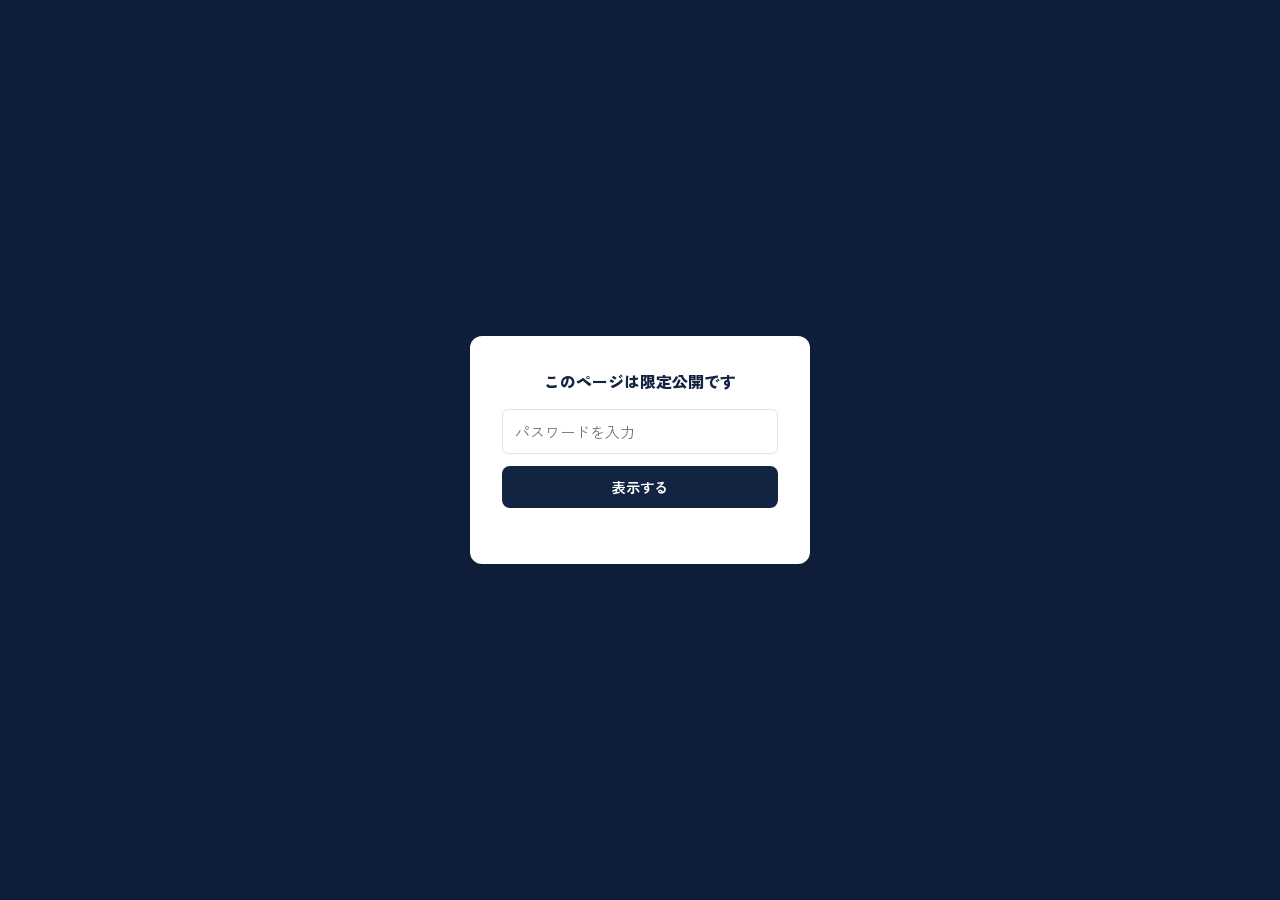
==== commit 0e622335: "Add password gate before publishing" ====
--- a/index.html
+++ b/index.html
@@ -168,9 +168,27 @@
 .modal .close{margin-top:16px;background:none;border:none;font-size:12px;color:#7a828f;cursor:pointer;text-decoration:underline;font-family:inherit}
 footer{text-align:center;font-size:12px;color:#8a909b;padding:26px 20px}
 @media(max-width:640px){.frow{grid-template-columns:1fr}.flabel{padding:10px 16px}}
+#gate{position:fixed;inset:0;background:#0e1d38;color:#fff;display:flex;align-items:center;justify-content:center;z-index:999;padding:20px}
+#gate .box{background:#fff;color:var(--ink);border-radius:12px;padding:32px;max-width:340px;width:100%;text-align:center}
+#gate h2{font-size:16px;font-weight:900;margin-bottom:14px;color:var(--navy)}
+#gate input{width:100%;font-size:15px;padding:11px 12px;border:1px solid var(--line);border-radius:6px;margin-bottom:12px;font-family:inherit}
+#gate button{width:100%;background:var(--navy);color:#fff;border:none;border-radius:8px;padding:11px;font-size:14px;font-weight:700;cursor:pointer;font-family:inherit}
+#gate .err{font-size:12px;color:var(--accent-dark);min-height:16px;margin-top:8px}
+#siteContent{display:none}
 </style>
 </head>
 <body>
+
+<div id="gate">
+  <div class="box">
+    <h2>このページは限定公開です</h2>
+    <input type="password" id="gatePw" placeholder="パスワードを入力">
+    <button onclick="checkGate()">表示する</button>
+    <div class="err" id="gateErr"></div>
+  </div>
+</div>
+
+<div id="siteContent">
 
 <header>
   <div class="logo">営業<span>ハック</span></div>
@@ -466,7 +484,26 @@
 
 <footer>© 株式会社営業ハック</footer>
 
+</div>
+
 <script>
+const GATE_PW = "testtest";
+function unlock(){
+  document.getElementById('gate').style.display='none';
+  document.getElementById('siteContent').style.display='block';
+}
+function checkGate(){
+  const v=document.getElementById('gatePw').value;
+  if(v===GATE_PW){
+    sessionStorage.setItem('eigyohack_unlocked','1');
+    unlock();
+  }else{
+    document.getElementById('gateErr').textContent='パスワードが違います';
+  }
+}
+document.getElementById('gatePw').addEventListener('keydown',e=>{ if(e.key==='Enter') checkGate(); });
+if(sessionStorage.getItem('eigyohack_unlocked')==='1') unlock();
+
 const BASE = 12000;
 const state = { chips: 0 };
 function getPill(id){ const el=document.querySelector('#'+id+' .pill.on'); return el?el.dataset.v:null; }
